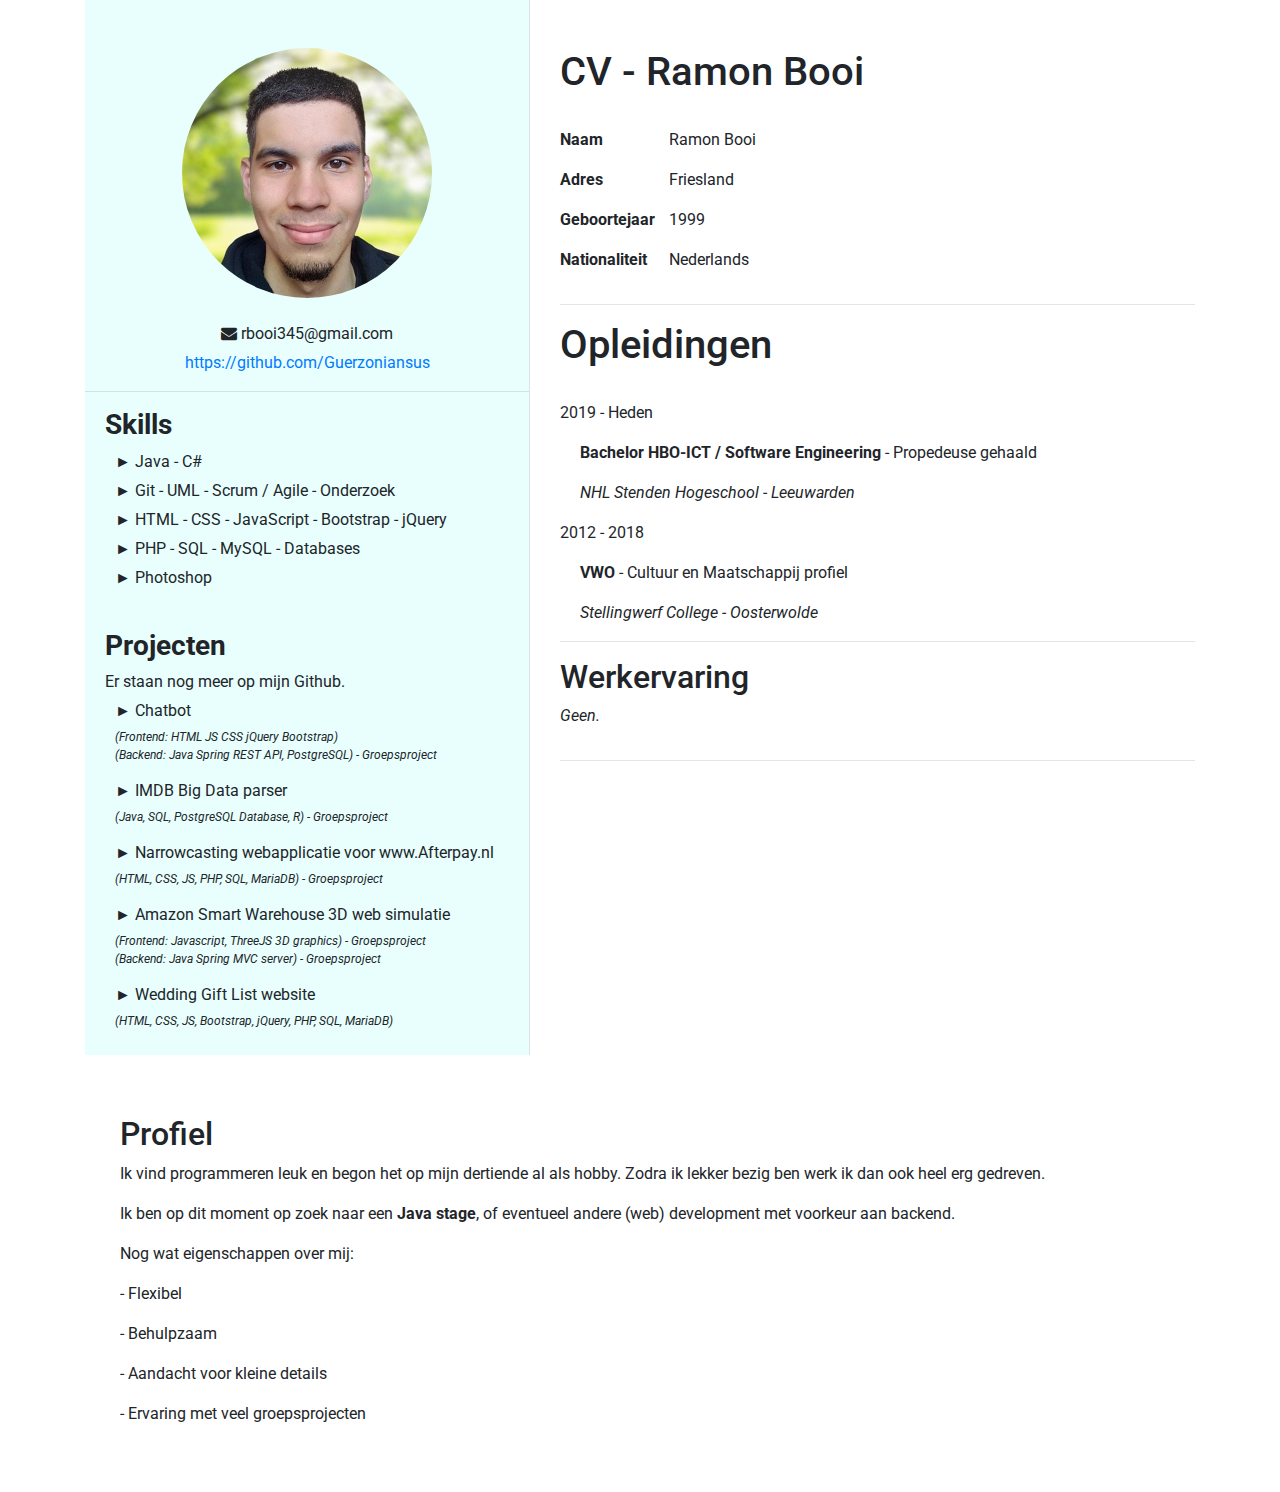
==== CV.html @ 6507eb47 "Update" ====
<!DOCTYPE html>
<html lang="en">
<head>
    <meta charset="UTF-8">
    <title>CV</title>

    <link rel="stylesheet" href="https://stackpath.bootstrapcdn.com/bootstrap/4.4.1/css/bootstrap.min.css" integrity="sha384-Vkoo8x4CGsO3+Hhxv8T/Q5PaXtkKtu6ug5TOeNV6gBiFeWPGFN9MuhOf23Q9Ifjh" crossorigin="anonymous">
    <script src="https://code.jquery.com/jquery-3.4.1.js" integrity="sha256-WpOohJOqMqqyKL9FccASB9O0KwACQJpFTUBLTYOVvVU=" crossorigin="anonymous"></script>
    <script src="https://cdn.jsdelivr.net/npm/popper.js@1.16.0/dist/umd/popper.min.js" integrity="sha384-Q6E9RHvbIyZFJoft+2mJbHaEWldlvI9IOYy5n3zV9zzTtmI3UksdQRVvoxMfooAo" crossorigin="anonymous"></script>
    <script src="https://stackpath.bootstrapcdn.com/bootstrap/4.4.1/js/bootstrap.min.js" integrity="sha384-wfSDF2E50Y2D1uUdj0O3uMBJnjuUD4Ih7YwaYd1iqfktj0Uod8GCExl3Og8ifwB6" crossorigin="anonymous"></script>

    <link href="https://fonts.googleapis.com/css2?family=Roboto&display=swap" rel="stylesheet">

    <link rel="stylesheet" href="https://stackpath.bootstrapcdn.com/font-awesome/4.7.0/css/font-awesome.min.css">

    <link href="style.css" rel="stylesheet">
</head>
<body>

<div class="container">
    <div class="row">
        <div class="col-5">
            <div id="sidebar" class="border-right">
                <br><br>
                <img class="rounded-circle mx-auto d-block" width="250px" src="ik.png">
                <br>
                <div id="top-info">
                    <p><i class="fa fa-envelope" aria-hidden="true"></i> rbooi345@gmail.com</p>
                    <p><a href="https://github.com/Guerzoniansus">https://github.com/Guerzoniansus</a></p>
                </div>
                <hr>
                <div id="bottom-info">
                    <h3><strong>Skills</strong></h3>
                    <div class="info-indent">
                        <p>► Java - C# </p>
                        <p>► Git - UML - Scrum / Agile - Onderzoek</p>
                        <p>► HTML - CSS - JavaScript - Bootstrap - jQuery</p>
                        <p>► PHP - SQL - MySQL - Databases</p>
                        <p>► Photoshop</p>
                    </div>
                    <br>
                    <h3><p><strong>Projecten</strong></p></h3>
                    <p>Er staan nog meer op mijn Github.</p>
                    <div class="info-indent">
                        <p>► Chatbot</p>
                        <p class="small"><i>
                            (Frontend: HTML JS CSS jQuery Bootstrap)
                            <br>
                            (Backend: Java Spring REST API, PostgreSQL) - Groepsproject
                        </i></p>
                        <p>► IMDB Big Data parser</p>
                        <p class="small"><i>(Java, SQL, PostgreSQL Database, R) - Groepsproject</i></p>
                        <p>► Narrowcasting webapplicatie voor www.Afterpay.nl</p>
                        <p class="small"><i>(HTML, CSS, JS, PHP, SQL, MariaDB) - Groepsproject</i></p>
                        <p>► Amazon Smart Warehouse 3D web simulatie</p>
                        <p class="small"><i>
                            (Frontend: Javascript, ThreeJS 3D graphics) - Groepsproject
                            <br>
                            (Backend: Java Spring MVC server) - Groepsproject
                        </i></p>
                        <p>► Wedding Gift List website</p>
                        <p class="small">(HTML, CSS, JS, Bootstrap, jQuery, PHP, SQL, MariaDB)</p>
                    </div>
                </div>
            </div>
        </div>
        <div class="col-7" style="background-color: white">
            <br><br>
            <h1>CV - Ramon Booi</h1>
            <div id="info-left" class="d-inline-block">
                <p>Naam</p>
                <p>Adres</p>
                <p>Geboortejaar</p>
                <p>Nationaliteit</p>
            </div>
            <div id="info-right" class="d-inline-block">
                <p>Ramon Booi</p>
                <p>Friesland</p>
                <p>1999</p>
                <p>Nederlands</p>
            </div>

            <hr>

            <div id="opleidingen">
                <h1>Opleidingen</h1>
                <div class="opleidingen-left">
                    <p>2019 - Heden</p>
                </div>
                <div class="opleidingen-right">
                    <p><strong>Bachelor HBO-ICT / Software Engineering</strong> - Propedeuse gehaald</p>
                    <p><i>NHL Stenden Hogeschool - Leeuwarden</i></p>
                </div>
                <div class="opleidingen-left">
                    <p>2012 - 2018</p>
                </div>
                <div class="opleidingen-right">
                    <p><strong>VWO</strong> - Cultuur en Maatschappij profiel</p>
                    <p><i>Stellingwerf College - Oosterwolde</i></p>
                </div>
            </div>

            <hr>

            <div class="row">
                <div class="col-12">
                    <div id="werkervaring">
                        <h2>Werkervaring</h2>
                        <p><i>Geen.</i></p>
                    </div>
                </div>
            </div>

            <hr>


        </div>

        <div class="row">
            <div class="col-12">
                <div id="profiel">
                    <h2>Profiel</h2>
                    <p>Ik vind programmeren leuk en begon het op mijn dertiende al als hobby. Zodra ik lekker bezig ben werk ik dan ook heel erg gedreven.</p>
                    <p>Ik ben op dit moment op zoek naar een <b>Java stage</b>, of eventueel andere (web) development met voorkeur aan backend.</p>
                    <p>Nog wat eigenschappen over mij:</p>
                    <p>- Flexibel</p>
                    <p>- Behulpzaam</p>
                    <p>- Aandacht voor kleine details</p>
                    <p>- Ervaring met veel groepsprojecten</p>
                </div>
            </div>
        </div>
    </div>
</div>

</body>
</html>
---- style.css ----
body {
    font-family: 'Roboto', sans-serif;
}

h1 {
    margin-bottom: 0.8em;
}

#sidebar {
    background-color: #E8FFFD;
}

#top-info {
    text-align: center;
    margin-bottom: 0px;
}

#top-info p {
    margin-bottom: 5px;
}

#bottom-info {
    text-align: left;
    padding-left: 20px;
}

.info-indent {
    padding-left: 10px;
    padding-bottom: 10px;
}

#bottom-info p {
    margin-bottom: 5px;
}

#info-left {
    font-weight: bold;
}

#info-right {
    margin-left: 10px;
}

.opleidingen-right {
    margin-left: 20px;
}

.small {
    font-size: 12px;
    font-style: italic;
    padding-bottom: 10px;
}

#profiel {
    margin-top: 10px;
    padding: 50px;
}
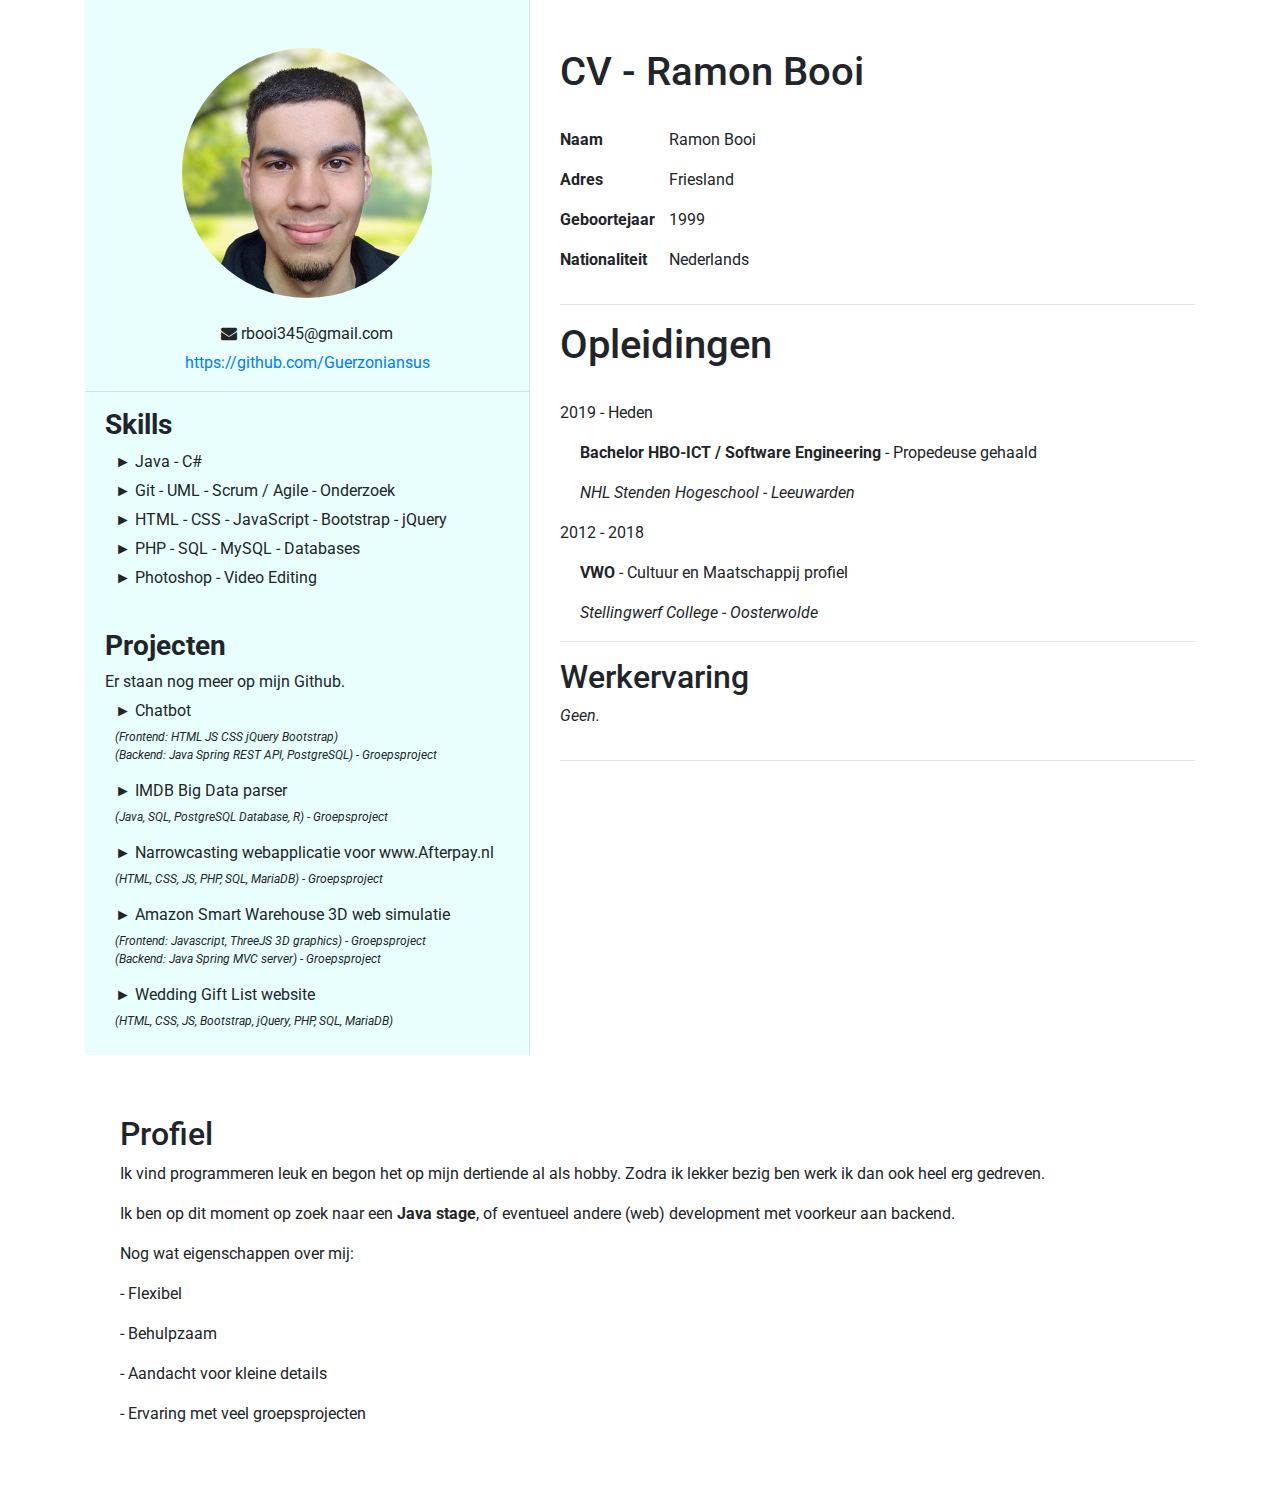
==== commit de0df978: "Added video editing" ====
--- a/CV.html
+++ b/CV.html
@@ -36,7 +36,7 @@
                         <p>► Git - UML - Scrum / Agile - Onderzoek</p>
                         <p>► HTML - CSS - JavaScript - Bootstrap - jQuery</p>
                         <p>► PHP - SQL - MySQL - Databases</p>
-                        <p>► Photoshop</p>
+                        <p>► Photoshop - Video Editing</p>
                     </div>
                     <br>
                     <h3><p><strong>Projecten</strong></p></h3>
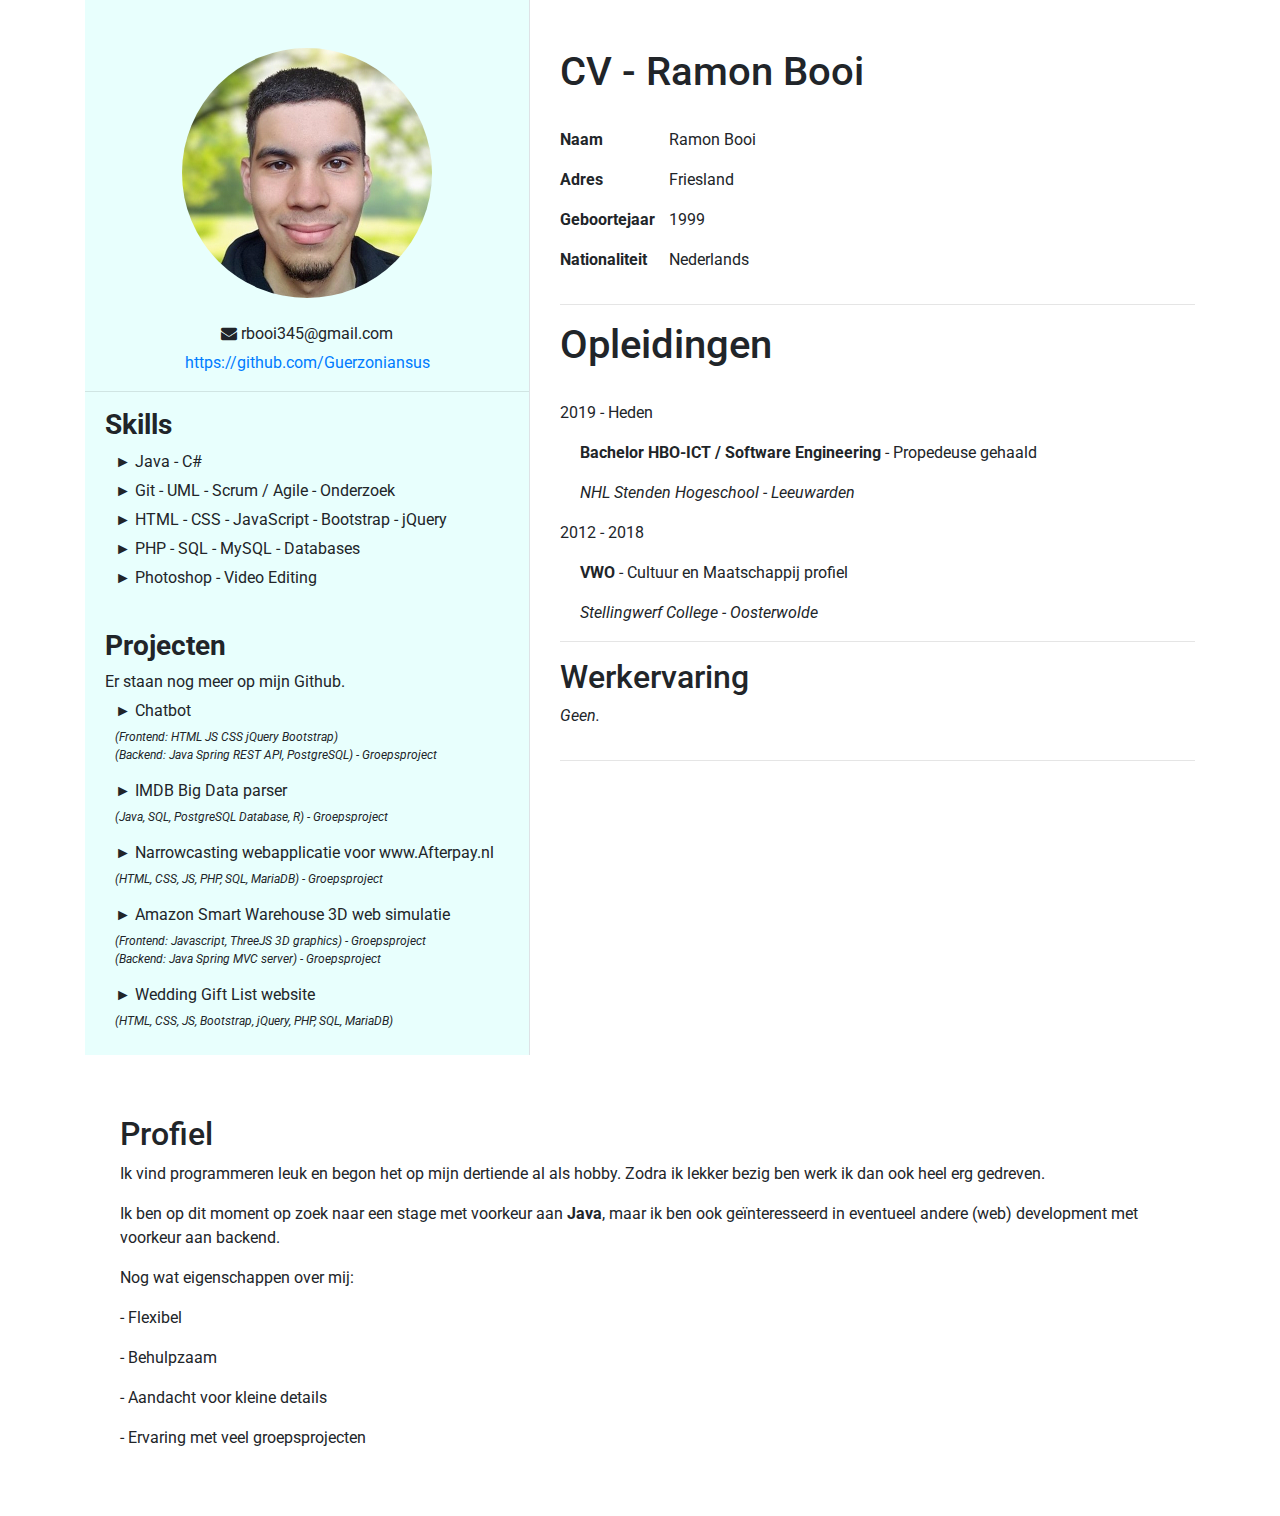
==== commit c22ca478: "Updated" ====
--- a/CV.html
+++ b/CV.html
@@ -121,7 +121,7 @@
                 <div id="profiel">
                     <h2>Profiel</h2>
                     <p>Ik vind programmeren leuk en begon het op mijn dertiende al als hobby. Zodra ik lekker bezig ben werk ik dan ook heel erg gedreven.</p>
-                    <p>Ik ben op dit moment op zoek naar een <b>Java stage</b>, of eventueel andere (web) development met voorkeur aan backend.</p>
+                    <p>Ik ben op dit moment op zoek naar een stage met voorkeur aan <b>Java</b>, maar ik ben ook geïnteresseerd in eventueel andere (web) development met voorkeur aan backend.</p>
                     <p>Nog wat eigenschappen over mij:</p>
                     <p>- Flexibel</p>
                     <p>- Behulpzaam</p>
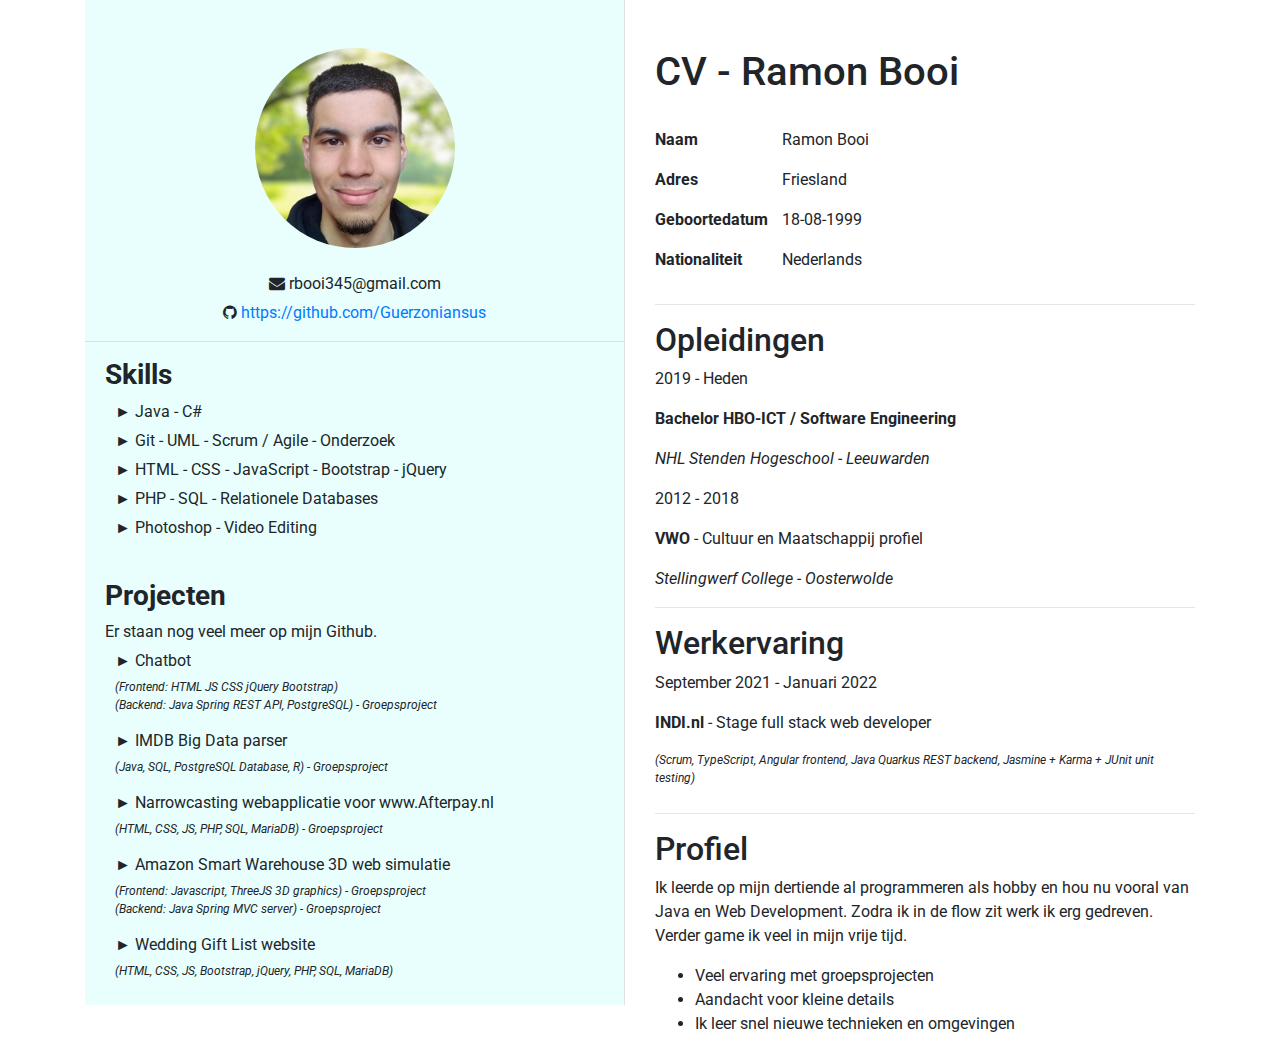
==== commit d8bed714: "Added INDI internship" ====
--- a/CV.html
+++ b/CV.html
@@ -19,14 +19,15 @@
 
 <div class="container">
     <div class="row">
-        <div class="col-5">
+        <div class="col-6">
             <div id="sidebar" class="border-right">
                 <br><br>
-                <img class="rounded-circle mx-auto d-block" width="250px" src="ik.png">
+                <img class="rounded-circle mx-auto d-block" width="200px" src="ik.png">
                 <br>
                 <div id="top-info">
-                    <p><i class="fa fa-envelope" aria-hidden="true"></i> rbooi345@gmail.com</p>
-                    <p><a href="https://github.com/Guerzoniansus">https://github.com/Guerzoniansus</a></p>
+                    <p><i class="fa fa-envelope"></i> rbooi345@gmail.com</p>
+                    <p><i class="fa fa-brands fa-github"></i>
+                        <a href="https://github.com/Guerzoniansus">https://github.com/Guerzoniansus</a></p>
                 </div>
                 <hr>
                 <div id="bottom-info">
@@ -35,12 +36,12 @@
                         <p>► Java - C# </p>
                         <p>► Git - UML - Scrum / Agile - Onderzoek</p>
                         <p>► HTML - CSS - JavaScript - Bootstrap - jQuery</p>
-                        <p>► PHP - SQL - MySQL - Databases</p>
+                        <p>► PHP - SQL - Relationele Databases</p>
                         <p>► Photoshop - Video Editing</p>
                     </div>
                     <br>
                     <h3><p><strong>Projecten</strong></p></h3>
-                    <p>Er staan nog meer op mijn Github.</p>
+                    <p>Er staan nog veel meer op mijn Github.</p>
                     <div class="info-indent">
                         <p>► Chatbot</p>
                         <p class="small"><i>
@@ -64,37 +65,37 @@
                 </div>
             </div>
         </div>
-        <div class="col-7" style="background-color: white">
+        <div class="col-6" style="background-color: white">
             <br><br>
             <h1>CV - Ramon Booi</h1>
             <div id="info-left" class="d-inline-block">
                 <p>Naam</p>
                 <p>Adres</p>
-                <p>Geboortejaar</p>
+                <p>Geboortedatum</p>
                 <p>Nationaliteit</p>
             </div>
             <div id="info-right" class="d-inline-block">
                 <p>Ramon Booi</p>
                 <p>Friesland</p>
-                <p>1999</p>
+                <p>18-08-1999</p>
                 <p>Nederlands</p>
             </div>
 
             <hr>
 
-            <div id="opleidingen">
-                <h1>Opleidingen</h1>
-                <div class="opleidingen-left">
+            <div>
+                <h2>Opleidingen</h2>
+                <div>
                     <p>2019 - Heden</p>
                 </div>
-                <div class="opleidingen-right">
-                    <p><strong>Bachelor HBO-ICT / Software Engineering</strong> - Propedeuse gehaald</p>
+                <div class="left-indent">
+                    <p><strong>Bachelor HBO-ICT / Software Engineering</strong></p>
                     <p><i>NHL Stenden Hogeschool - Leeuwarden</i></p>
                 </div>
-                <div class="opleidingen-left">
+                <div>
                     <p>2012 - 2018</p>
                 </div>
-                <div class="opleidingen-right">
+                <div class="left-indent">
                     <p><strong>VWO</strong> - Cultuur en Maatschappij profiel</p>
                     <p><i>Stellingwerf College - Oosterwolde</i></p>
                 </div>
@@ -102,32 +103,28 @@
 
             <hr>
 
-            <div class="row">
-                <div class="col-12">
-                    <div id="werkervaring">
-                        <h2>Werkervaring</h2>
-                        <p><i>Geen.</i></p>
-                    </div>
+            <div id="werkervaring">
+                <h2>Werkervaring</h2>
+                <div>
+                    <p>September 2021 - Januari 2022</p>
+                </div>
+                <div class="left-indent">
+                    <p><strong>INDI.nl</strong> - Stage full stack web developer</p>
+                    <p class="small"><i>(Scrum, TypeScript, Angular frontend, Java Quarkus REST backend, Jasmine + Karma + JUnit unit testing)</i></p>
                 </div>
             </div>
 
             <hr>
 
-
-        </div>
-
-        <div class="row">
-            <div class="col-12">
-                <div id="profiel">
-                    <h2>Profiel</h2>
-                    <p>Ik vind programmeren leuk en begon het op mijn dertiende al als hobby. Zodra ik lekker bezig ben werk ik dan ook heel erg gedreven.</p>
-                    <p>Ik ben op dit moment op zoek naar een stage met voorkeur aan <b>Java</b>, maar ik ben ook geïnteresseerd in eventueel andere (web) development met voorkeur aan backend.</p>
-                    <p>Nog wat eigenschappen over mij:</p>
-                    <p>- Flexibel</p>
-                    <p>- Behulpzaam</p>
-                    <p>- Aandacht voor kleine details</p>
-                    <p>- Ervaring met veel groepsprojecten</p>
-                </div>
+            <div>
+                <h2>Profiel</h2>
+                <p> Ik leerde op mijn dertiende al programmeren als hobby en hou nu vooral van Java en Web Development.
+                    Zodra ik in de flow zit werk ik erg gedreven. Verder game ik veel in mijn vrije tijd.</p>
+                <ul>
+                    <li>Veel ervaring met groepsprojecten</li>
+                    <li>Aandacht voor kleine details</li>
+                    <li>Ik leer snel nieuwe technieken en omgevingen</li>
+                </ul>
             </div>
         </div>
     </div>
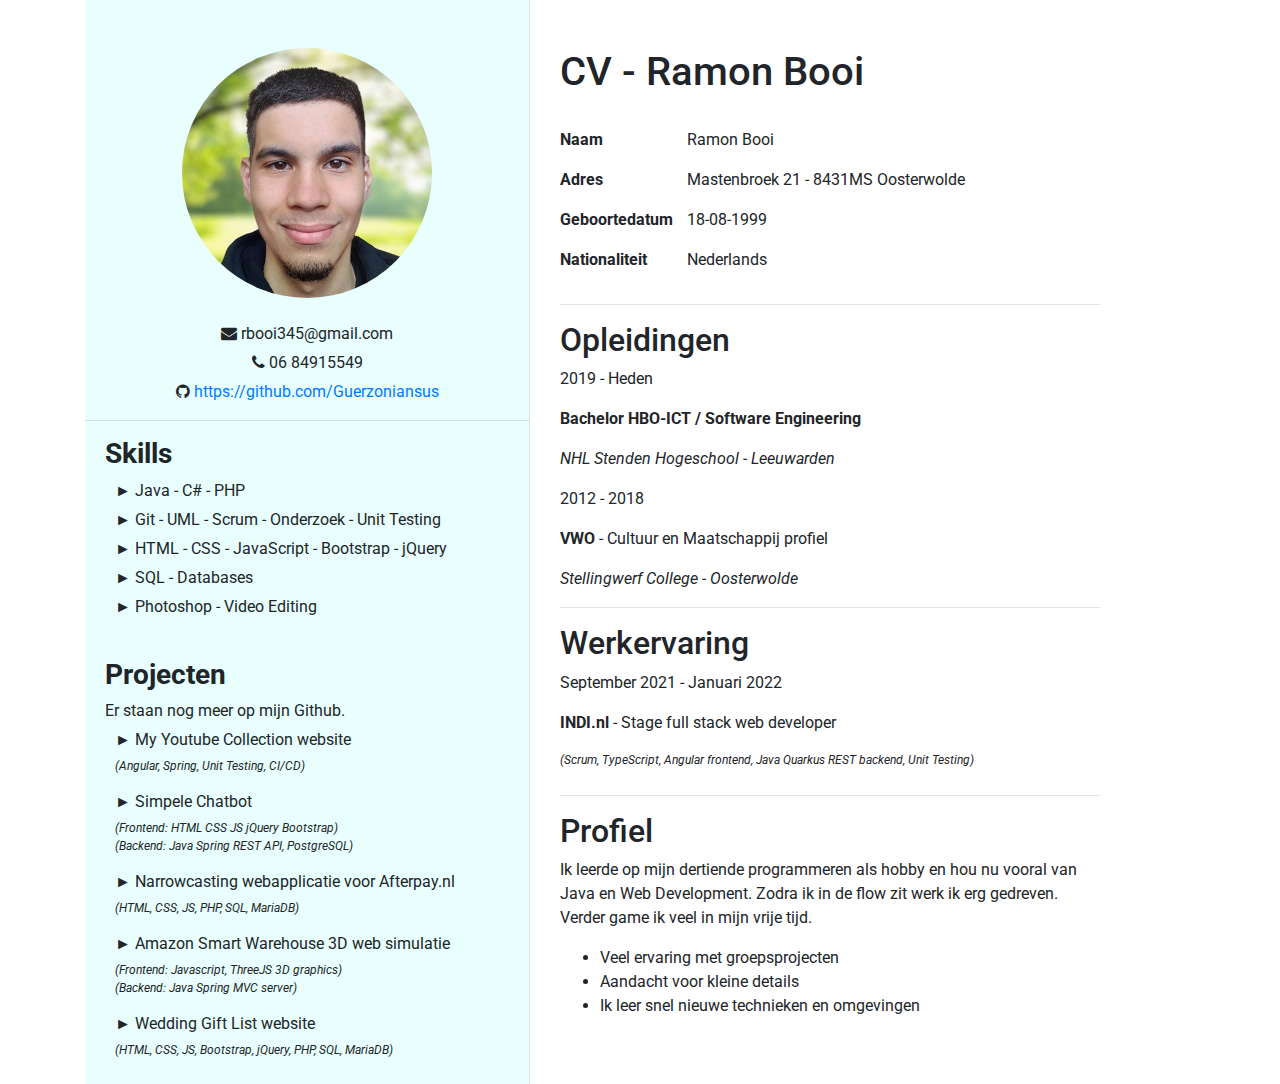
==== commit 13cfeba5: "Updates" ====
--- a/CV.html
+++ b/CV.html
@@ -19,13 +19,14 @@
 
 <div class="container">
     <div class="row">
-        <div class="col-6">
+        <div class="col-5">
             <div id="sidebar" class="border-right">
                 <br><br>
-                <img class="rounded-circle mx-auto d-block" width="200px" src="ik.png">
+                <img class="rounded-circle mx-auto d-block" width="250px" src="ik.png">
                 <br>
                 <div id="top-info">
-                    <p><i class="fa fa-envelope"></i> rbooi345@gmail.com</p>
+                    <p><i class="fa fa-envelope" aria-hidden="true"></i> rbooi345@gmail.com</p>
+                    <p><i class="fa fa-phone" aria-hidden="true"></i> 06 84915549</p>
                     <p><i class="fa fa-brands fa-github"></i>
                         <a href="https://github.com/Guerzoniansus">https://github.com/Guerzoniansus</a></p>
                 </div>
@@ -33,31 +34,31 @@
                 <div id="bottom-info">
                     <h3><strong>Skills</strong></h3>
                     <div class="info-indent">
-                        <p>► Java - C# </p>
-                        <p>► Git - UML - Scrum / Agile - Onderzoek</p>
+                        <p>► Java - C# - PHP</p>
+                        <p>► Git - UML - Scrum - Onderzoek - Unit Testing</p>
                         <p>► HTML - CSS - JavaScript - Bootstrap - jQuery</p>
-                        <p>► PHP - SQL - Relationele Databases</p>
+                        <p>► SQL - Databases</p>
                         <p>► Photoshop - Video Editing</p>
                     </div>
                     <br>
                     <h3><p><strong>Projecten</strong></p></h3>
-                    <p>Er staan nog veel meer op mijn Github.</p>
+                    <p>Er staan nog meer op mijn Github.</p>
                     <div class="info-indent">
-                        <p>► Chatbot</p>
+                        <p>► My Youtube Collection website</p>
+                        <p class="small"><i>(Angular, Spring, Unit Testing, CI/CD)</i></p>
+                        <p>► Simpele Chatbot</p>
                         <p class="small"><i>
-                            (Frontend: HTML JS CSS jQuery Bootstrap)
+                            (Frontend: HTML CSS JS jQuery Bootstrap)
                             <br>
-                            (Backend: Java Spring REST API, PostgreSQL) - Groepsproject
+                            (Backend: Java Spring REST API, PostgreSQL)
                         </i></p>
-                        <p>► IMDB Big Data parser</p>
-                        <p class="small"><i>(Java, SQL, PostgreSQL Database, R) - Groepsproject</i></p>
-                        <p>► Narrowcasting webapplicatie voor www.Afterpay.nl</p>
-                        <p class="small"><i>(HTML, CSS, JS, PHP, SQL, MariaDB) - Groepsproject</i></p>
+                        <p>► Narrowcasting webapplicatie voor Afterpay.nl</p>
+                        <p class="small"><i>(HTML, CSS, JS, PHP, SQL, MariaDB)</i></p>
                         <p>► Amazon Smart Warehouse 3D web simulatie</p>
                         <p class="small"><i>
-                            (Frontend: Javascript, ThreeJS 3D graphics) - Groepsproject
+                            (Frontend: Javascript, ThreeJS 3D graphics)
                             <br>
-                            (Backend: Java Spring MVC server) - Groepsproject
+                            (Backend: Java Spring MVC server)
                         </i></p>
                         <p>► Wedding Gift List website</p>
                         <p class="small">(HTML, CSS, JS, Bootstrap, jQuery, PHP, SQL, MariaDB)</p>
@@ -76,7 +77,7 @@
             </div>
             <div id="info-right" class="d-inline-block">
                 <p>Ramon Booi</p>
-                <p>Friesland</p>
+                <p>Mastenbroek 21 - 8431MS Oosterwolde</p>
                 <p>18-08-1999</p>
                 <p>Nederlands</p>
             </div>
@@ -110,7 +111,7 @@
                 </div>
                 <div class="left-indent">
                     <p><strong>INDI.nl</strong> - Stage full stack web developer</p>
-                    <p class="small"><i>(Scrum, TypeScript, Angular frontend, Java Quarkus REST backend, Jasmine + Karma + JUnit unit testing)</i></p>
+                    <p class="small"><i>(Scrum, TypeScript, Angular frontend, Java Quarkus REST backend, Unit Testing)</i></p>
                 </div>
             </div>
 
@@ -118,7 +119,7 @@
 
             <div>
                 <h2>Profiel</h2>
-                <p> Ik leerde op mijn dertiende al programmeren als hobby en hou nu vooral van Java en Web Development.
+                <p> Ik leerde op mijn dertiende programmeren als hobby en hou nu vooral van Java en Web Development.
                     Zodra ik in de flow zit werk ik erg gedreven. Verder game ik veel in mijn vrije tijd.</p>
                 <ul>
                     <li>Veel ervaring met groepsprojecten</li>
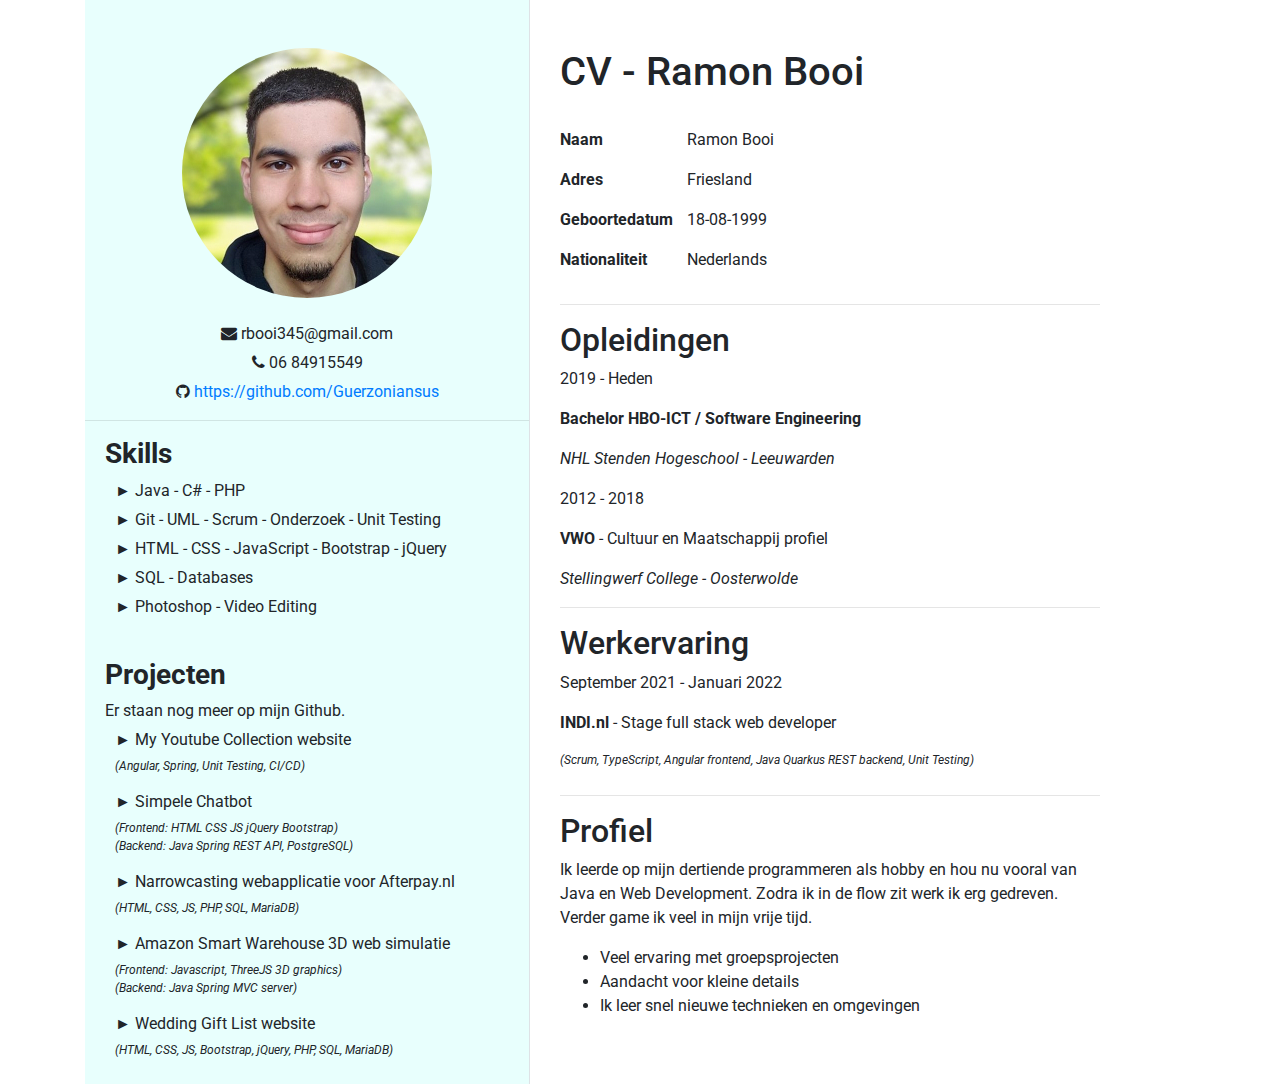
==== commit 37bd9dda: "Censored address" ====
--- a/CV.html
+++ b/CV.html
@@ -77,7 +77,7 @@
             </div>
             <div id="info-right" class="d-inline-block">
                 <p>Ramon Booi</p>
-                <p>Mastenbroek 21 - 8431MS Oosterwolde</p>
+                <p>Friesland</p>
                 <p>18-08-1999</p>
                 <p>Nederlands</p>
             </div>
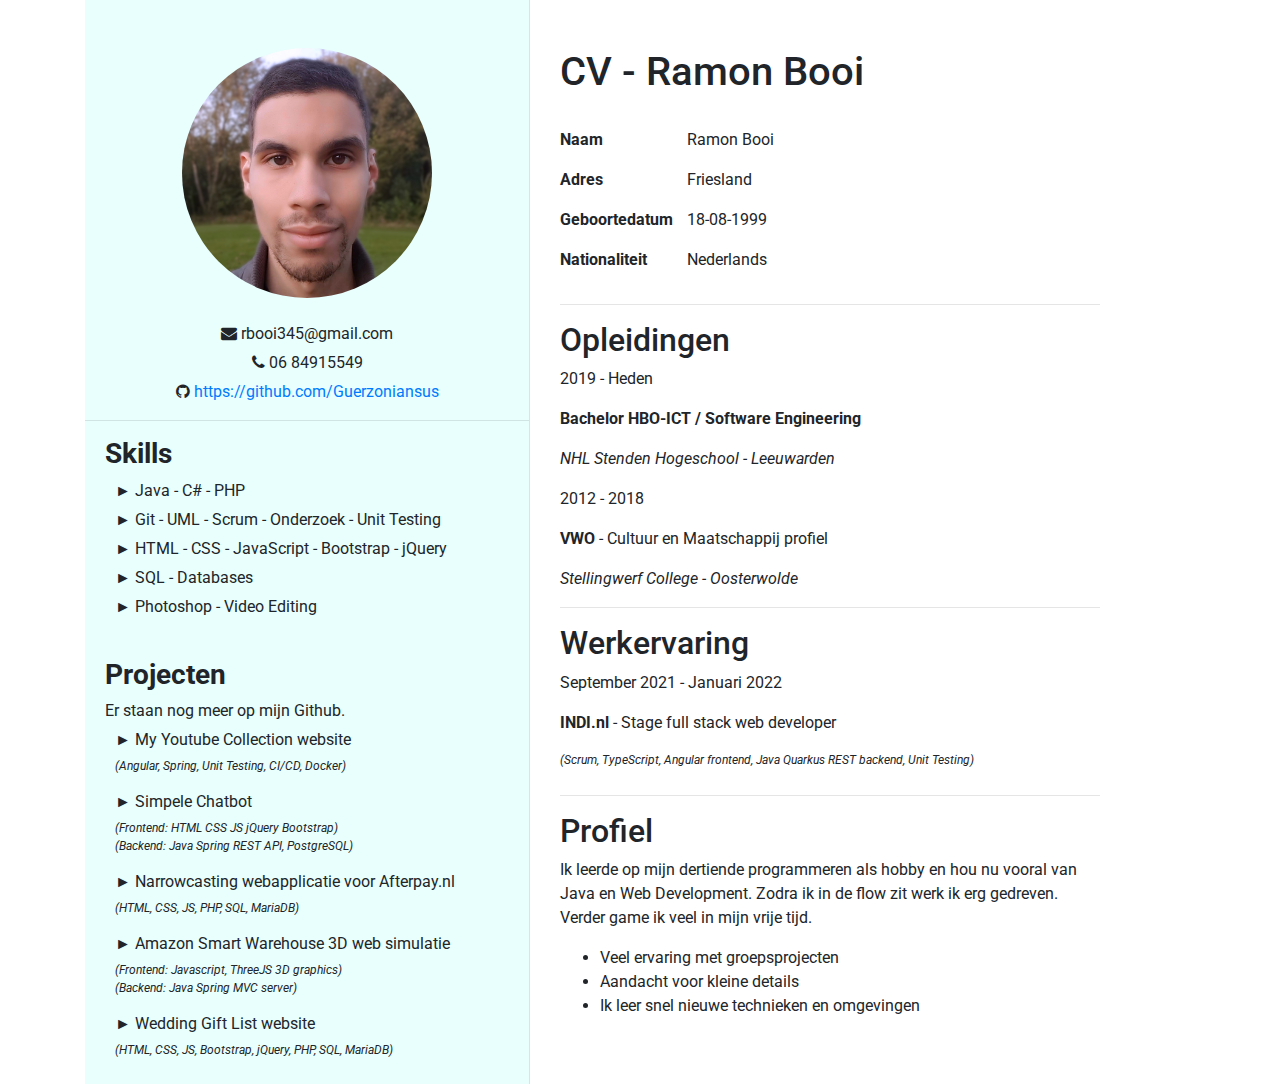
==== commit df6ce911: "Added Docker" ====
--- a/CV.html
+++ b/CV.html
@@ -45,7 +45,7 @@
                     <p>Er staan nog meer op mijn Github.</p>
                     <div class="info-indent">
                         <p>► My Youtube Collection website</p>
-                        <p class="small"><i>(Angular, Spring, Unit Testing, CI/CD)</i></p>
+                        <p class="small"><i>(Angular, Spring, Unit Testing, CI/CD, Docker)</i></p>
                         <p>► Simpele Chatbot</p>
                         <p class="small"><i>
                             (Frontend: HTML CSS JS jQuery Bootstrap)
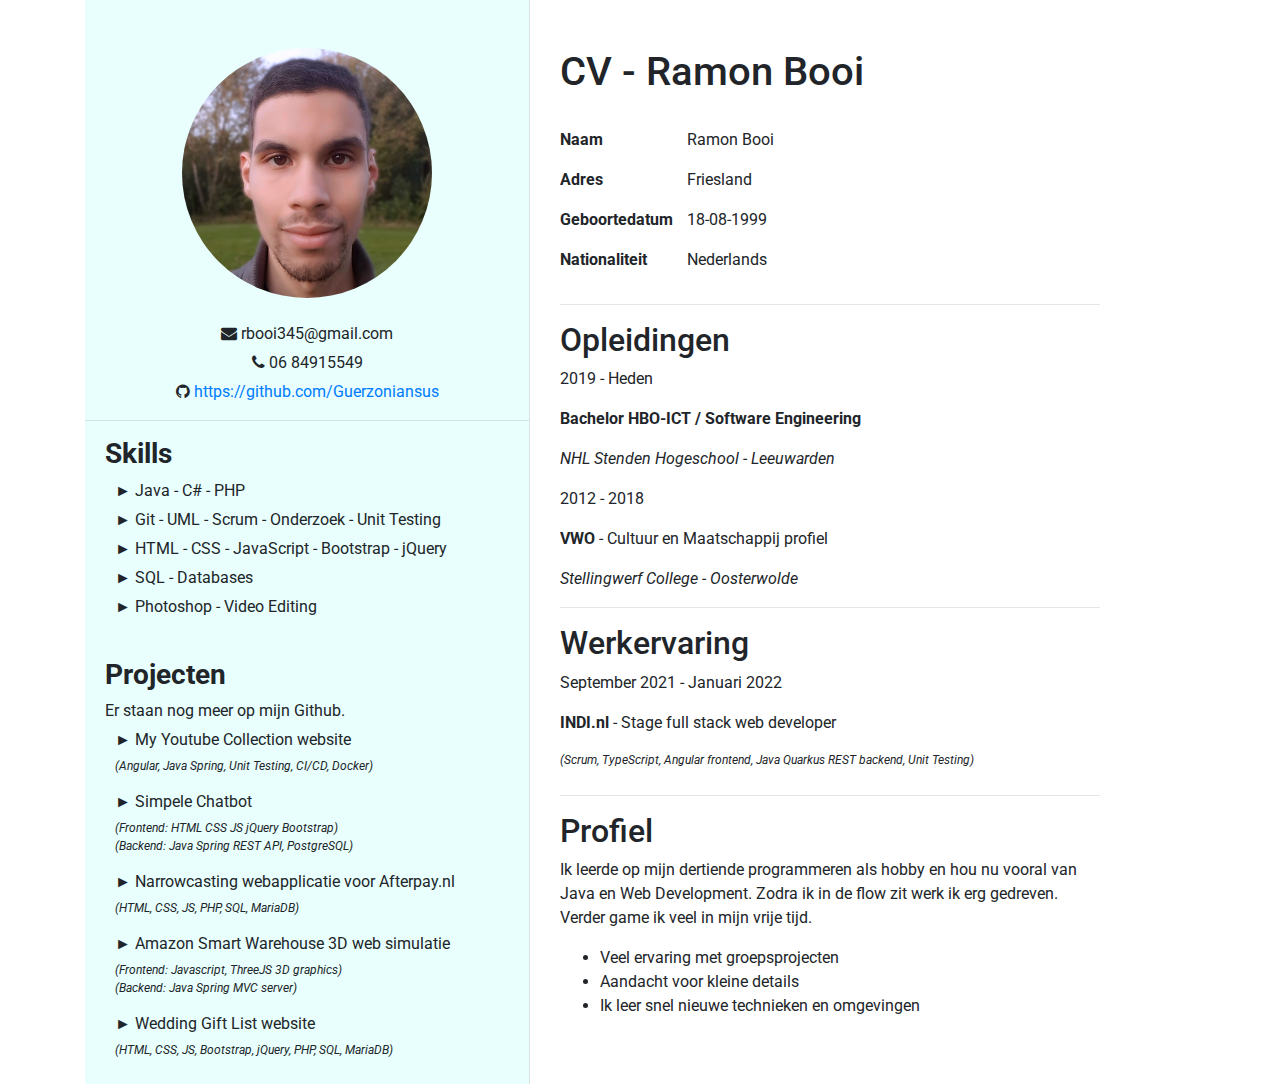
==== commit f890c6e8: "Changed spring to java spring" ====
--- a/CV.html
+++ b/CV.html
@@ -45,7 +45,7 @@
                     <p>Er staan nog meer op mijn Github.</p>
                     <div class="info-indent">
                         <p>► My Youtube Collection website</p>
-                        <p class="small"><i>(Angular, Spring, Unit Testing, CI/CD, Docker)</i></p>
+                        <p class="small"><i>(Angular, Java Spring, Unit Testing, CI/CD, Docker)</i></p>
                         <p>► Simpele Chatbot</p>
                         <p class="small"><i>
                             (Frontend: HTML CSS JS jQuery Bootstrap)
